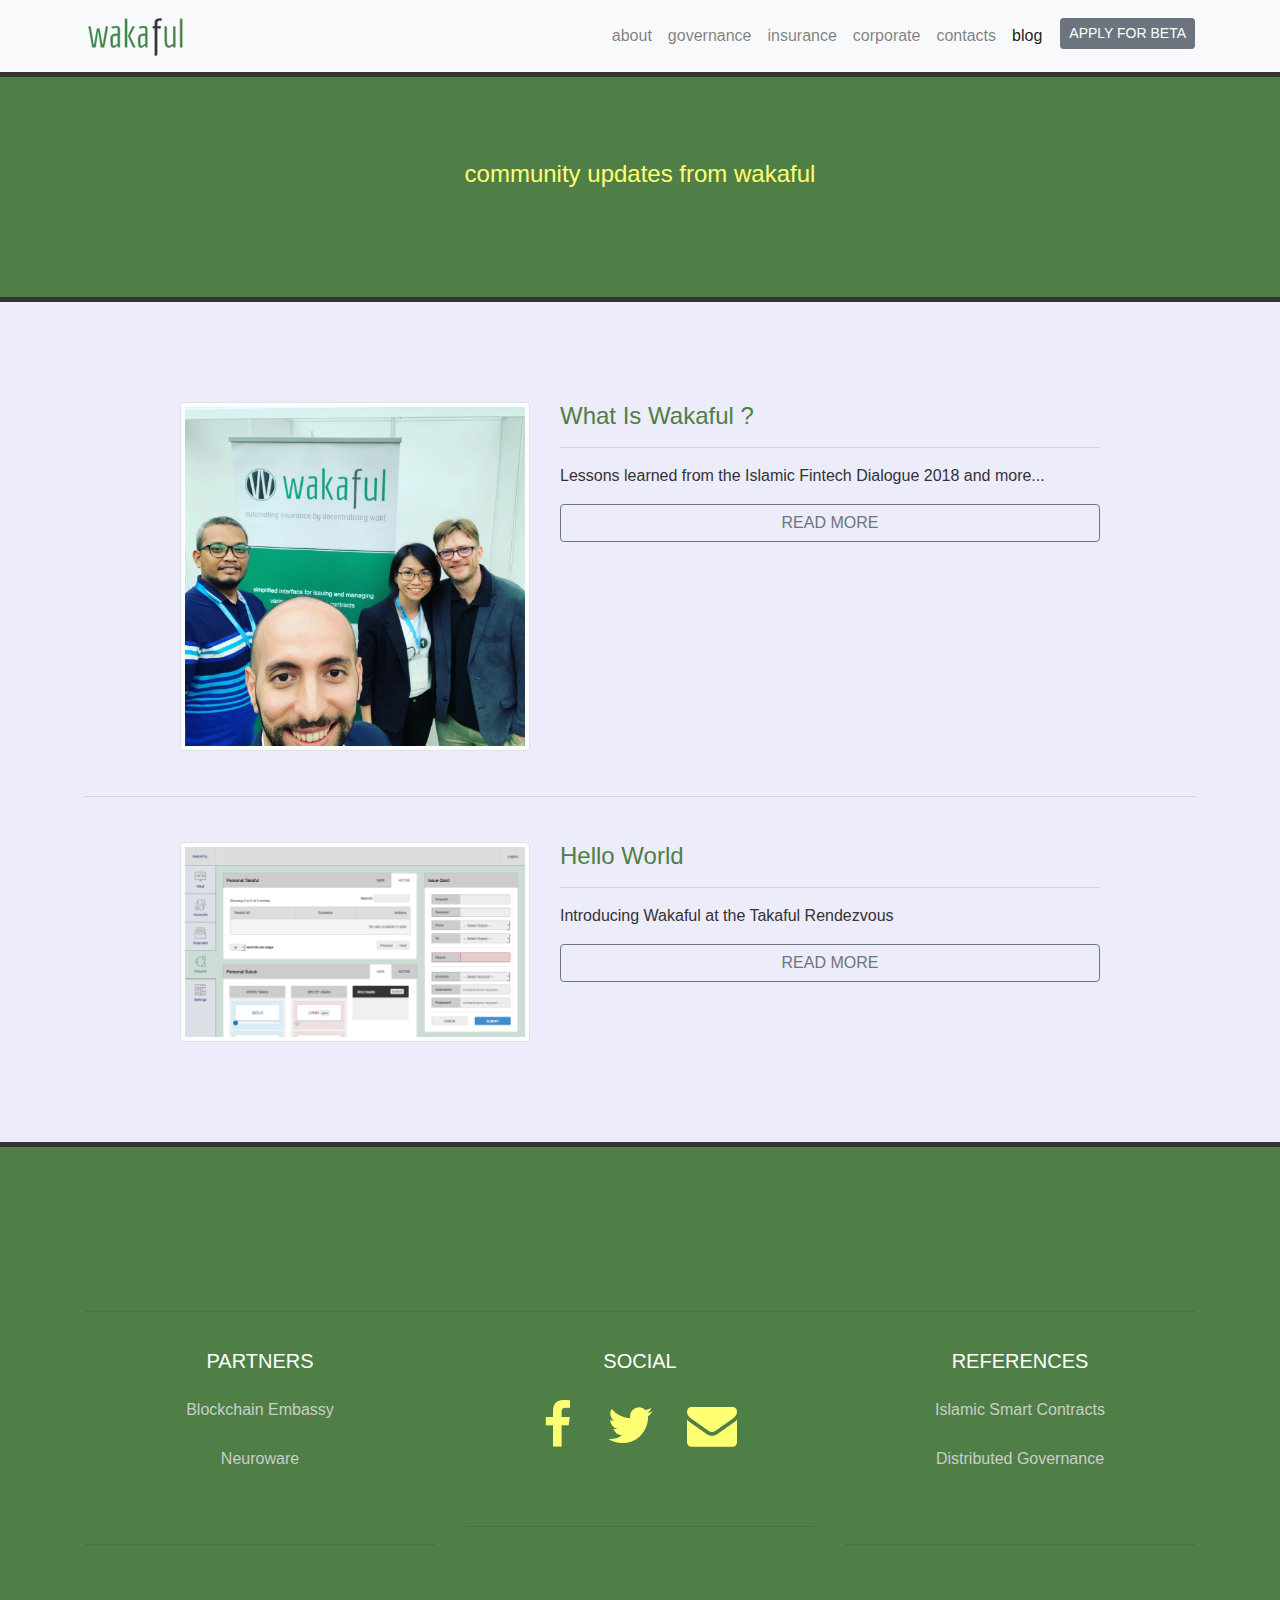
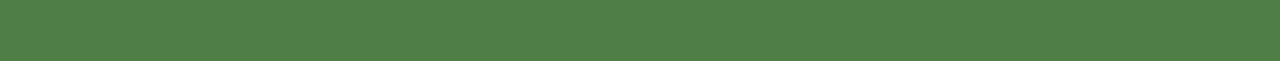
==== blog/index.html @ b29c146f "changes to blogv2" ====
<!DOCTYPE html>

<html lang="en">
<head>
<meta charset="utf-8">
<meta http-equiv="X-UA-Compatible" content="IE=edge">
<meta name="viewport" content="width=device-width, initial-scale=1.0, maximum-scale=1.0, user-scalable=0" />
<meta name='apple-mobile-web-app-capable' content='yes'>
<title>BLOG | WAKAFUL</title>
    
<link href="../css/bootstrap.css" rel="stylesheet">  
<link href="../css/wakaful.css" rel="stylesheet">
<script src="../js/jquery.js"></script>
<script src="../js/bootstrap.js"></script>
<script src="../js/stats.js"></script>
    
<meta property="og:locale" content="en_US" />
<meta property="og:type" content="website" />
<meta property="og:title" content="Wakaful | Automating Insurance by Decentralizing Wakf" />
<meta property="og:url" content="http://wakaful.com/" />
<meta property="og:site_name" content="Wakaful" />
<meta property="og:description" content="automating insurance by decentralizing wakf" />
<meta property="og:image" content="http://wakaful.com/img/fb.png" />
    
<link href="//maxcdn.bootstrapcdn.com/font-awesome/4.7.0/css/font-awesome.min.css" rel="stylesheet">
    
</head>
    
<body>

    <nav class="navbar navbar-expand-lg fixed-top navbar-light bg-light">
        <div class="container">
            <a class="navbar-brand" href="#"><img src="../img/logo.png" /></a>
            <button class="navbar-toggler" type="button" data-toggle="collapse" 
                    data-target="#mainNav" 
                    aria-controls="mainNav" 
                    aria-expanded="false" 
                    aria-label="Toggle navigation">
                <span class="navbar-toggler-icon"></span>
            </button>
            <div class="collapse navbar-collapse" id="mainNav">
                <ul class="navbar-nav ml-auto">
                    <li class="nav-item">
                        <a class="nav-link" href="../">about</a>
                    </li>
                    <li class="nav-item">
                        <a class="nav-link" href="../#governance">governance</a>
                    </li>
                    <li class="nav-item">
                        <a class="nav-link" href="../#insurance">insurance</a>
                    </li>
                    <li class="nav-item">
                        <a class="nav-link" href="../#corporate">corporate</a>
                    </li>
                    <li class="nav-item">
                        <a class="nav-link" href="../#contacts">contacts</a>
                    </li>
                    <li class="nav-item active">
                        <a class="nav-link" href="">blog</a>
                    </li>
                    <li class="nav-item">
                        <a href="https://wakaful.us19.list-manage.com/subscribe?u=8c5226ef8ec36c357509d81e9&id=e96c50570a" target="_blank" class="btn btn-secondary btn-sm">APPLY FOR BETA</a>
                    </li>
                </ul>
            </div>
        </div>
    </nav>
    
    <div class="section dark" id="about">
        <div class="container">
            <h4>community updates from wakaful</h4>
        </div>
    </div>
    
    <div class="section light" id="governance">
        <div class="container">
            
            <!-- START BLOG POST -->
            <div class="row preview">
                <div class="col-md-1"></div>
                <div class="col-md-4">
                    <a href="what-is-wakaful/"> <!-- ARTICLE LINK -->
                        <img class="img img-thumbnail img-block" src="../img/wakaful_001.jpg" />
                    </a>
                </div>
                <div class="col-md-6">
                    <h4>What Is Wakaful ?</h4>
                    <hr>
                    <p>Lessons learned from the Islamic Fintech Dialogue 2018 and more...</p>
                    <!-- ARTICLE LINK -->
                    <a href="what-is-wakaful/" class="btn btn-block btn-outline-secondary">READ MORE</a>
                </div>
                <div class="col-md-1"></div>
            </div>
            <!-- END BLOG POST -->
            
            <!-- START BLOG POST -->
            <hr class="preview-divider">
            <div class="row preview">
                <div class="col-md-1"></div>
                <div class="col-md-4">
                    <a href="hello-world/"> <!-- ARTICLE LINK -->
                        <img class="img img-thumbnail img-block" src="../img/Wakalah-Wakaful.png" />
                    </a>
                </div>
                <div class="col-md-6">
                    <h4>Hello World</h4>
                    <hr>
                    <p>Introducing Wakaful at the Takaful Rendezvous</p>
                    <!-- ARTICLE LINK -->
                    <a href="hello-world/" class="btn btn-block btn-outline-secondary">READ MORE</a>
                </div>
                <div class="col-md-1"></div>
            </div>
            <!-- END BLOG POST -->
            
        </div>
    </div>
    
    <div class="section dark" id="contacts">
        <div class="container">
            <br>
            <br>
            <hr>
            <div class="row">
                <div class="col-md-4">
                    <div class="card">
                        <div class="card-body">
                            <h5 class="card-title">PARTNERS</h5>
                            <ul class="list-group list-group-flush">
                                <li class="list-group-item">
                                    <a href="http://bce.asia" target="_blank">
                                        Blockchain Embassy
                                    </a>
                                </li>
                                <li class="list-group-item">
                                    <a href="http://neuroware.io" target="_blank">
                                        Neuroware
                                    </a>
                                </li>
                            </ul>
                        </div>
                    </div>
                    <br>
                    <hr>
                </div>
                <div class="col-md-4">
                    <div class="card social">
                        <div class="card-body">
                            <h5 class="card-title">SOCIAL</h5>
                            <a href="https://facebook.com/wakaful" target="_blank"><i class="fa fa-facebook"></i></a>
                            <a href="https://twitter.com/wakafuldotcom" target="_blank"><i class="fa fa-twitter"></i></a>
                            <a href="https://wakaful.wufoo.com/forms/z1rlz63f1rej79t/" target="_blank"><i class="fa fa-envelope"></i></a>
                        </div>
                    </div>
                    <br>
                    <hr>
                </div>
                <div class="col-md-4">
                    <div class="card">
                        <div class="card-body">
                            <h5 class="card-title">REFERENCES</h5>
                            <ul class="list-group list-group-flush">
                                <li class="list-group-item">
                                    <a href="https://www.bce.asia/blog/islamic-finance-a-benefit-for-blockchains" target="_blank">
                                        Islamic Smart Contracts
                                    </a>
                                </li>
                                <li class="list-group-item">
                                    <a href="https://www.bce.asia/blog/unveiling-the-future-of-distributed-governance" target="_blank">
                                        Distributed Governance
                                    </a>
                                </li>
                            </ul>
                        </div>
                    </div>
                    <br>
                    <hr>
                </div>
            </div>
        </div>
    </div>
    
</body>
</html>
---- css/wakaful.css ----
/*

RESETS

*/

body {
    padding-top: 60px;
}
.navbar.fixed-top {
    border-bottom: 5px solid #333;
    line-height: 40px;
}
.navbar.fixed-top .navbar-nav {
    text-align: center;
}
.navbar.fixed-top .nav-item .btn {
    margin: 0;
}
.img-block {
    width: 100%;
    max-width: 100%;
    min-width: 100%;
    height: auto;
}

/*

SECTIONS

*/

.section {
    display: block;
    position: relative;
    padding: 100px 0;
    text-align: center;
}
#about.section span {
    color: transparent;
    padding: 0 3px;
}
.section.dark {
    background: #4F7F46;
    color: #FFF;
}
.section.dark h4 {
    color: #FFFF73;
}
.section.dark ul a {
    color: #CCC;
}
.section.dark ul a:hover {
    color: #FFFF73;
}
.section.light .card,
.section.light .list-group .list-group-item,
.section.dark .card,
.section.dark .list-group .list-group-item {
    background: transparent;
    border-color: transparent;
}
.section.light {
    background: #ECECFB;
    border-top: 5px solid #333;
    border-bottom: 5px solid #333;
    color: #333;
}
.section.light h4 {
    color: #4F7F46;
}
.section.dark img.img-block {
    margin: 60px 0 -160px;
    padding: 5px;
    border: 3px solid #333;
    border-radius 6px;
    box-shadow: 1px 2px 3px #444;
}


/*

ICONS

*/

.card-text i.fa {
    font-size: 100px;
    background: #FFF;
    border: 1px solid #AAA;
    width: 200px;
    height: 200px;
    border-radius: 100px;
    line-height: 200px;
    margin: 30px 0;
    opacity: 0.85;
}
.section.dark .card-text i.fa {
    background: #333;
}

.card.social i.fa {
    font-size: 50px;
    padding: 15px;
    color: #FFFF73;
}
.card.social a:hover i.fa {
    color: #333;
}

/*

BLOG

*/
.row.article,
.row.preview {
    text-align: left;
}
hr.preview-divider {
    margin: 45px 0;
}
.social.share {
    margin-top: 60px;
}
.social.share i {
    font-size: 32px;
    color: #4F7F46;
}
.social.share i:hover {
    color: #333;
}

/*

RESPONSIVE

*/
@media screen and (min-width: 992px) { 
    html .navbar.fixed-top .nav-item .btn {
        margin: 10px 0 0 10px;
    }
}
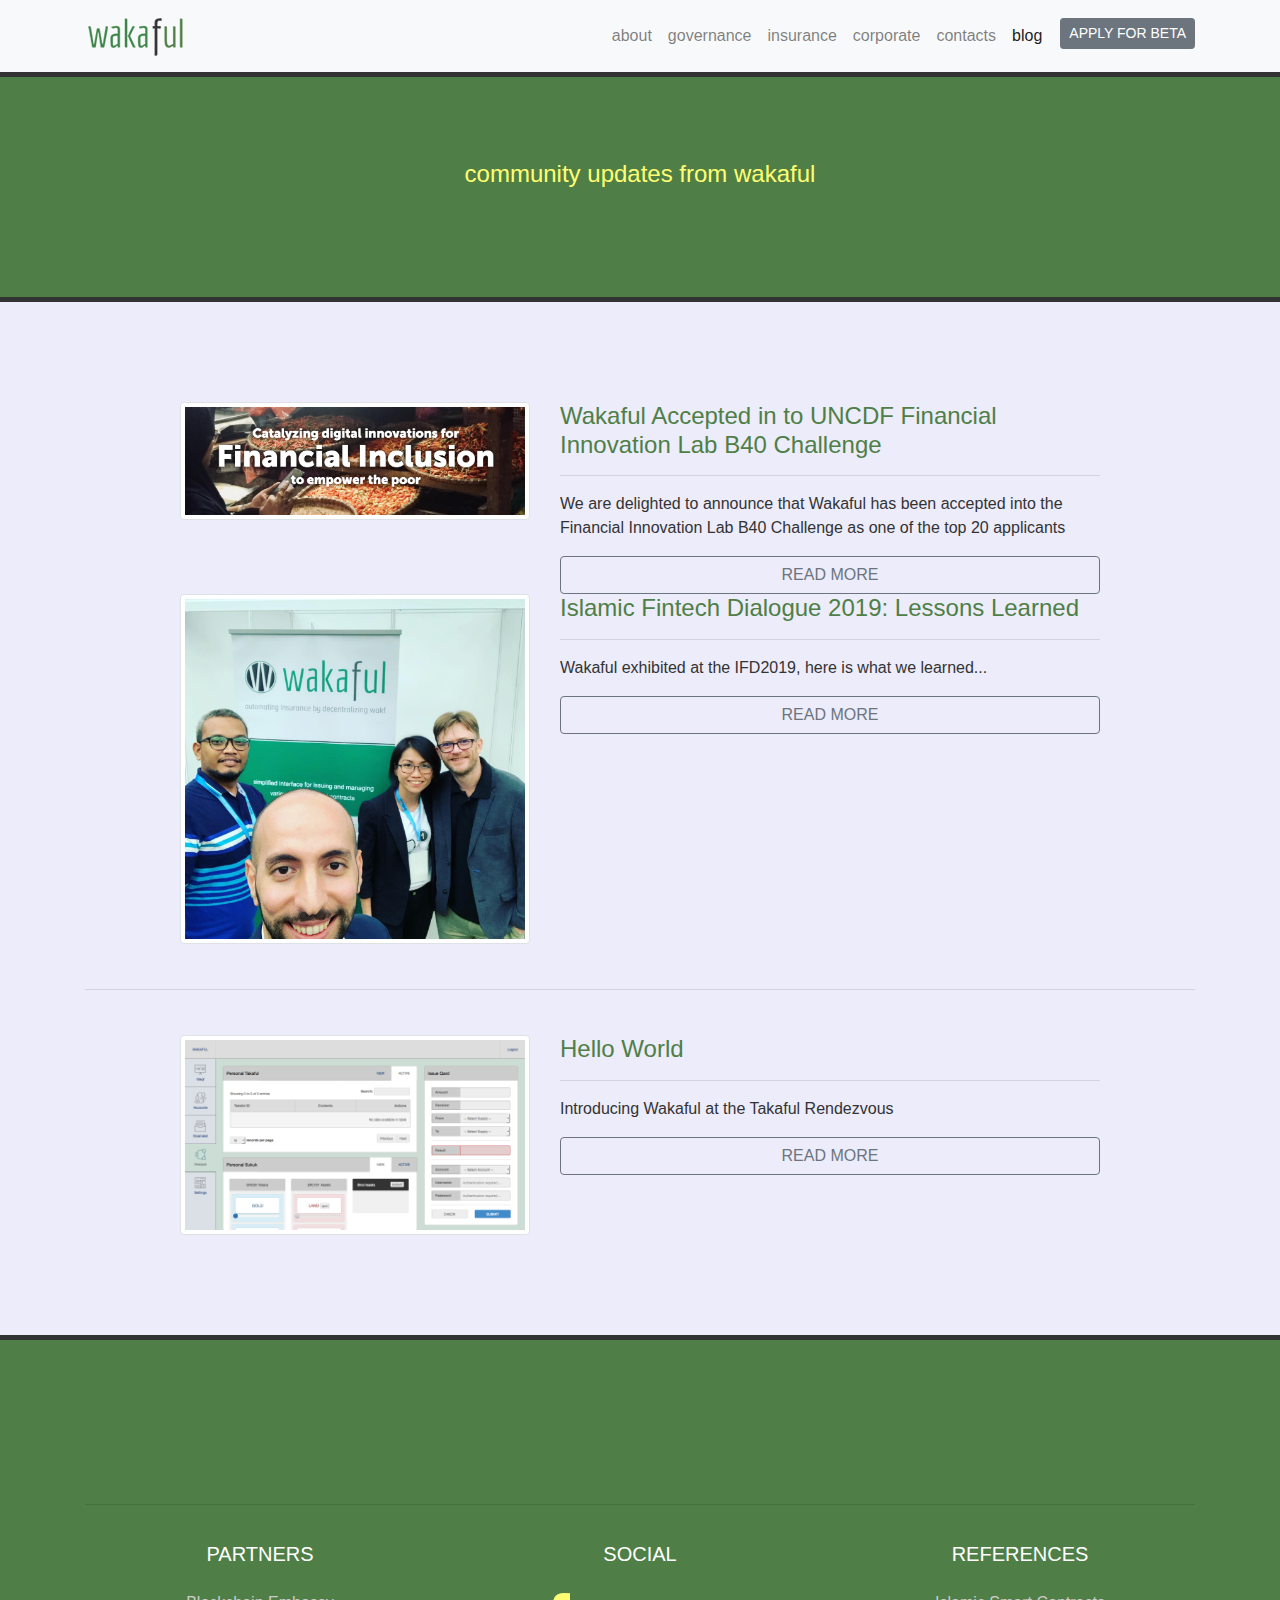
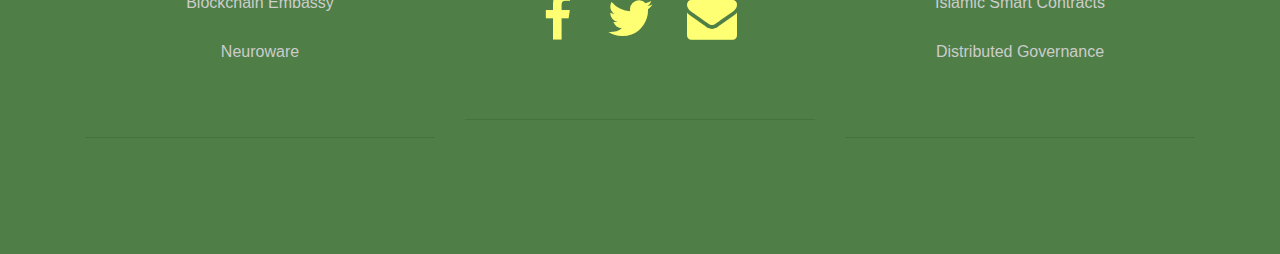
==== commit c25c15e6: "changes to blogv3" ====
--- a/blog/index.html
+++ b/blog/index.html
@@ -74,21 +74,40 @@
     
     <div class="section light" id="governance">
         <div class="container">
+                
+            <!-- START BLOG POST -->
+            <div class="row preview">
+                <div class="col-md-1"></div>
+                <div class="col-md-4">
+                    <a href="b40challenge/"> <!-- ARTICLE LINK -->
+                        <img class="img img-thumbnail img-block" src="../img/Screen%20Shot%202019-03-01%20at%2012.09.03%20AM.png" />
+                    </a>
+                </div>
+                <div class="col-md-6">
+                    <h4>Wakaful Accepted in to UNCDF Financial Innovation Lab B40 Challenge</h4>
+                    <hr>
+                    <p>We are delighted to announce that Wakaful has been accepted into the Financial Innovation Lab B40 Challenge as one of the top 20 applicants</p>
+                    <!-- ARTICLE LINK -->
+                    <a href="b40challenge/" class="btn btn-block btn-outline-secondary">READ MORE</a>
+                </div>
+                <div class="col-md-1"></div>
+            </div>
+            <!-- END BLOG POST -->
             
             <!-- START BLOG POST -->
             <div class="row preview">
                 <div class="col-md-1"></div>
                 <div class="col-md-4">
-                    <a href="what-is-wakaful/"> <!-- ARTICLE LINK -->
+                    <a href="IFD2019/"> <!-- ARTICLE LINK -->
                         <img class="img img-thumbnail img-block" src="../img/wakaful_001.jpg" />
                     </a>
                 </div>
                 <div class="col-md-6">
-                    <h4>What Is Wakaful ?</h4>
-                    <hr>
-                    <p>Lessons learned from the Islamic Fintech Dialogue 2018 and more...</p>
+                    <h4>Islamic Fintech Dialogue 2019: Lessons Learned</h4>
+                    <hr>
+                    <p>Wakaful exhibited at the IFD2019, here is what we learned...</p>
                     <!-- ARTICLE LINK -->
-                    <a href="what-is-wakaful/" class="btn btn-block btn-outline-secondary">READ MORE</a>
+                    <a href="IFD2019/" class="btn btn-block btn-outline-secondary">READ MORE</a>
                 </div>
                 <div class="col-md-1"></div>
             </div>
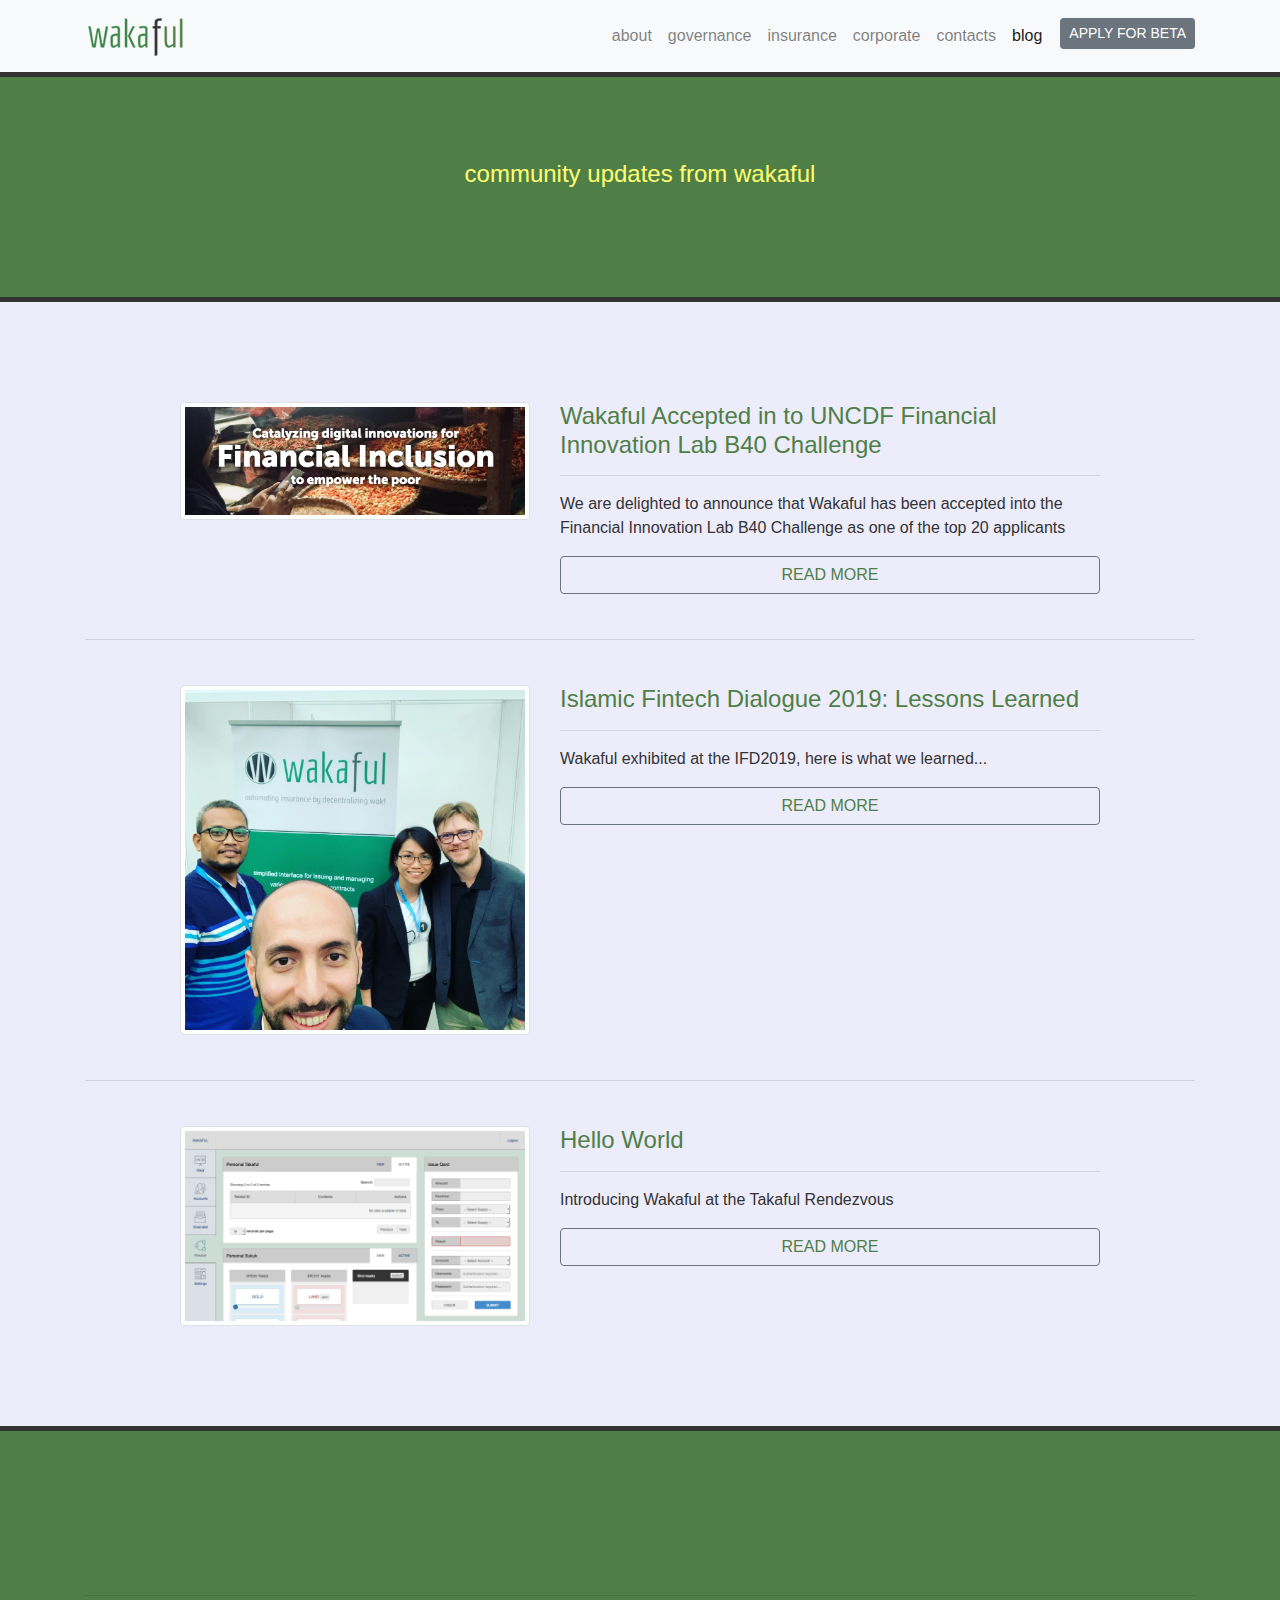
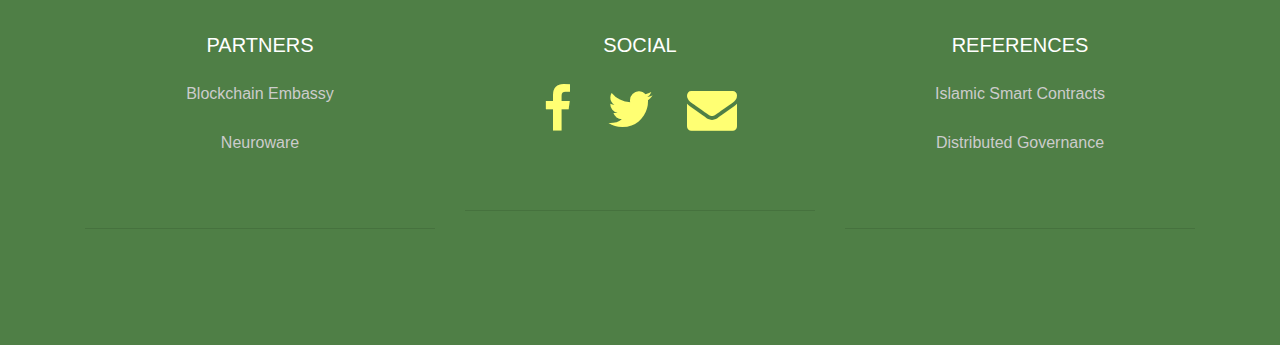
==== commit 7d73fdbf: "added sidebar to blog" ====
--- a/blog/index.html
+++ b/blog/index.html
@@ -84,30 +84,15 @@
                     </a>
                 </div>
                 <div class="col-md-6">
-                    <h4>Wakaful Accepted in to UNCDF Financial Innovation Lab B40 Challenge</h4>
+                    <h4>
+                        <a href="b40challenge/">
+                            Wakaful Accepted in to UNCDF Financial Innovation Lab B40 Challenge
+                        </a>
+                    </h4>
                     <hr>
                     <p>We are delighted to announce that Wakaful has been accepted into the Financial Innovation Lab B40 Challenge as one of the top 20 applicants</p>
                     <!-- ARTICLE LINK -->
                     <a href="b40challenge/" class="btn btn-block btn-outline-secondary">READ MORE</a>
-                </div>
-                <div class="col-md-1"></div>
-            </div>
-            <!-- END BLOG POST -->
-            
-            <!-- START BLOG POST -->
-            <div class="row preview">
-                <div class="col-md-1"></div>
-                <div class="col-md-4">
-                    <a href="IFD2019/"> <!-- ARTICLE LINK -->
-                        <img class="img img-thumbnail img-block" src="../img/wakaful_001.jpg" />
-                    </a>
-                </div>
-                <div class="col-md-6">
-                    <h4>Islamic Fintech Dialogue 2019: Lessons Learned</h4>
-                    <hr>
-                    <p>Wakaful exhibited at the IFD2019, here is what we learned...</p>
-                    <!-- ARTICLE LINK -->
-                    <a href="IFD2019/" class="btn btn-block btn-outline-secondary">READ MORE</a>
                 </div>
                 <div class="col-md-1"></div>
             </div>
@@ -118,12 +103,40 @@
             <div class="row preview">
                 <div class="col-md-1"></div>
                 <div class="col-md-4">
+                    <a href="IFD2019/"> <!-- ARTICLE LINK -->
+                        <img class="img img-thumbnail img-block" src="../img/wakaful_001.jpg" />
+                    </a>
+                </div>
+                <div class="col-md-6">
+                    <h4>
+                        <a href="IFD2019/">
+                            Islamic Fintech Dialogue 2019: Lessons Learned
+                        </a>
+                    </h4>
+                    <hr>
+                    <p>Wakaful exhibited at the IFD2019, here is what we learned...</p>
+                    <!-- ARTICLE LINK -->
+                    <a href="IFD2019/" class="btn btn-block btn-outline-secondary">READ MORE</a>
+                </div>
+                <div class="col-md-1"></div>
+            </div>
+            <!-- END BLOG POST -->
+            
+            <!-- START BLOG POST -->
+            <hr class="preview-divider">
+            <div class="row preview">
+                <div class="col-md-1"></div>
+                <div class="col-md-4">
                     <a href="hello-world/"> <!-- ARTICLE LINK -->
                         <img class="img img-thumbnail img-block" src="../img/Wakalah-Wakaful.png" />
                     </a>
                 </div>
                 <div class="col-md-6">
-                    <h4>Hello World</h4>
+                    <h4>
+                        <a href="hello-world/">
+                            Hello World
+                        </a>
+                    </h4>
                     <hr>
                     <p>Introducing Wakaful at the Takaful Rendezvous</p>
                     <!-- ARTICLE LINK -->
--- a/css/wakaful.css
+++ b/css/wakaful.css
@@ -122,12 +122,35 @@
 }
 .social.share {
     margin-top: 60px;
+    text-align: center;
 }
 .social.share i {
     font-size: 32px;
     color: #4F7F46;
 }
 .social.share i:hover {
+    color: #333;
+}
+
+/*
+
+SIDEBAR
+
+*/
+.sidebar .list-group {
+    margin-top: -15px;
+}
+.sidebar .list-group h4 {
+    color: #333;
+}
+.preview a,
+.article a,
+.sidebar .list-group a {
+    color: #4F7F46;
+}
+.preview a:hover,
+.article a:hover,
+.sidebar .list-group a:hover {
     color: #333;
 }
 
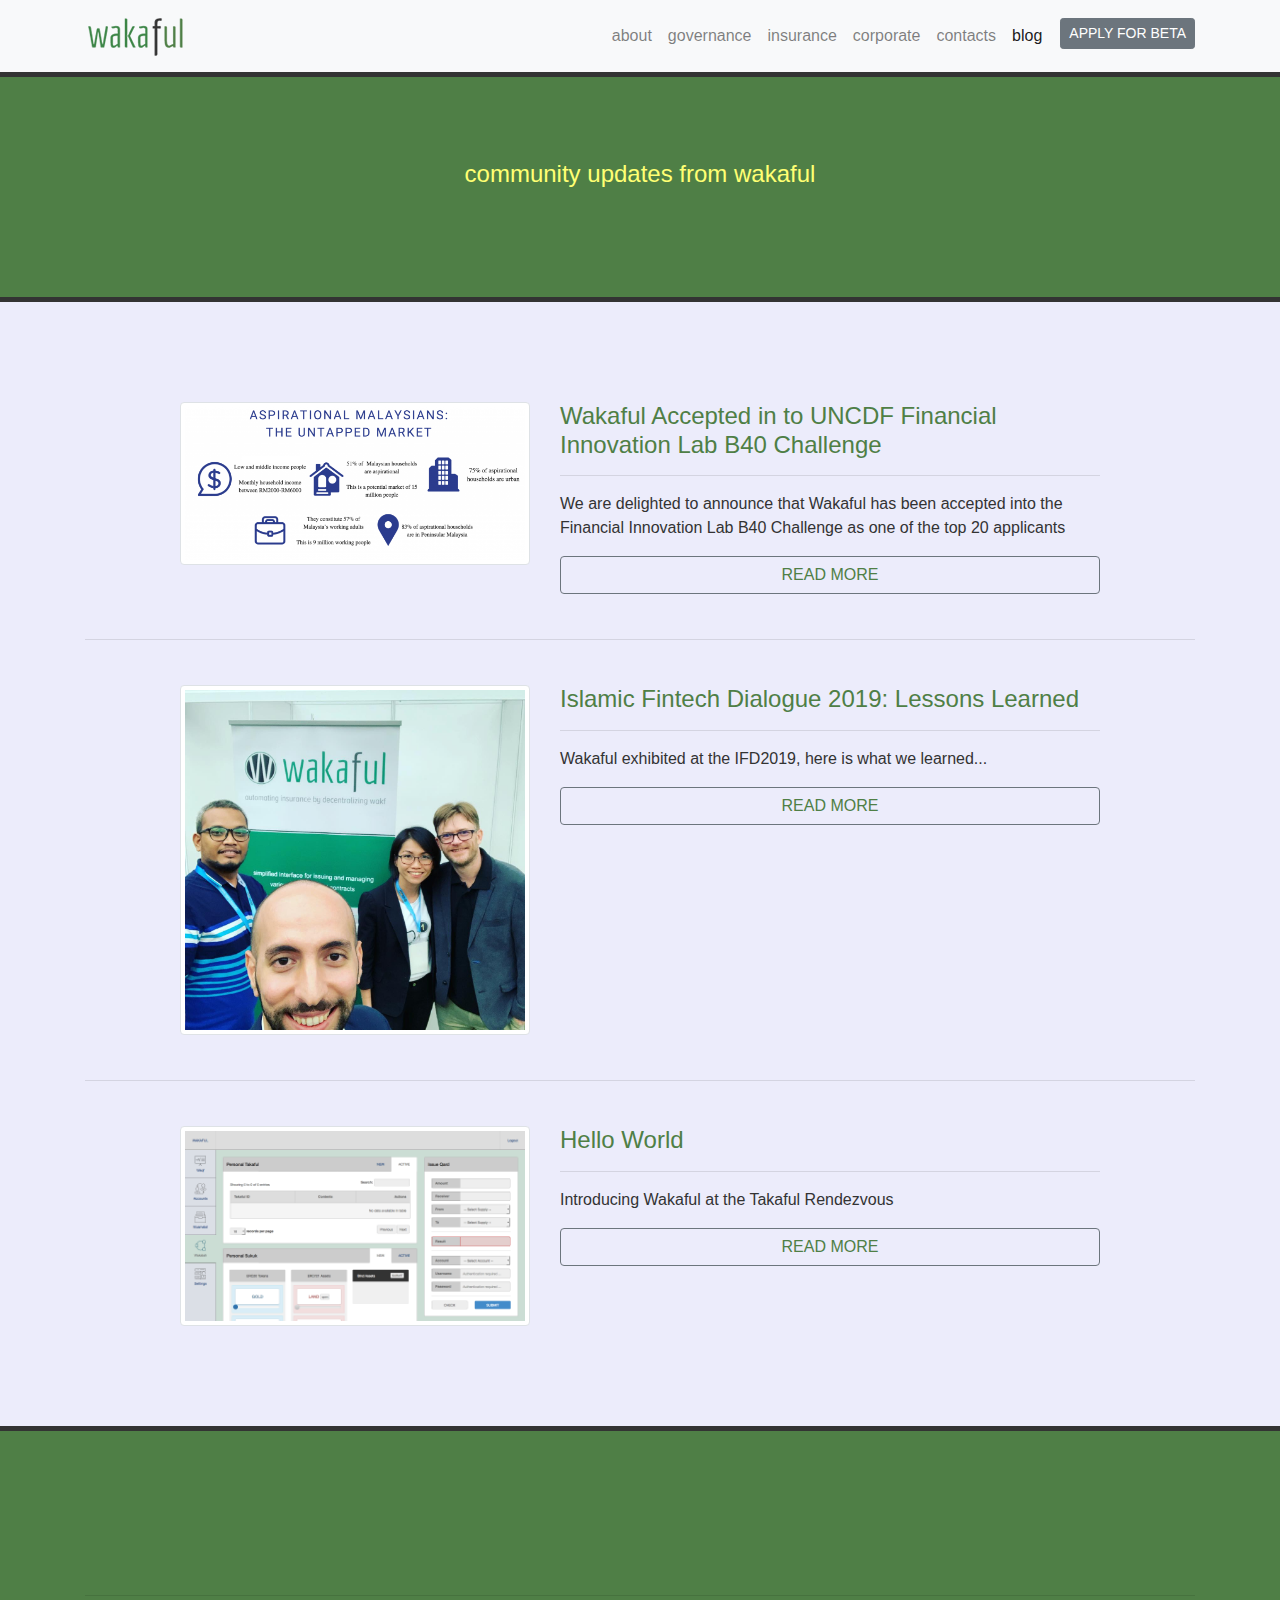
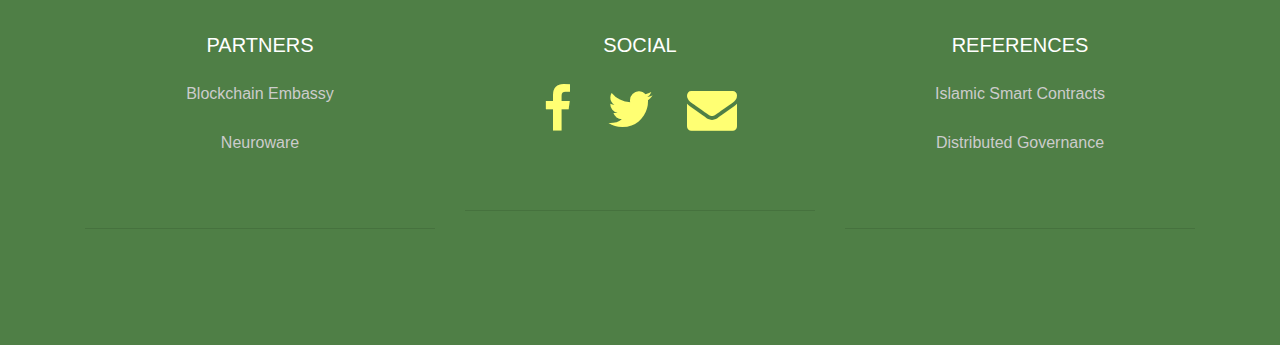
==== commit 6e800846: "Blog version 4.0" ====
--- a/blog/index.html
+++ b/blog/index.html
@@ -79,20 +79,20 @@
             <div class="row preview">
                 <div class="col-md-1"></div>
                 <div class="col-md-4">
-                    <a href="b40challenge/"> <!-- ARTICLE LINK -->
-                        <img class="img img-thumbnail img-block" src="../img/Screen%20Shot%202019-03-01%20at%2012.09.03%20AM.png" />
+                    <a href="announcements-united-nations-capital-development-fund-uncfd-bank-negara-financial-innovation-b40-challenge/"> <!-- ARTICLE LINK -->
+                        <img class="img img-thumbnail img-block" src="../img/aspirational-malaysians-untapped-market.png" />
                     </a>
                 </div>
                 <div class="col-md-6">
                     <h4>
-                        <a href="b40challenge/">
+                        <a href="announcements-united-nations-capital-development-fund-uncfd-bank-negara-financial-innovation-b40-challenge/">
                             Wakaful Accepted in to UNCDF Financial Innovation Lab B40 Challenge
                         </a>
                     </h4>
                     <hr>
                     <p>We are delighted to announce that Wakaful has been accepted into the Financial Innovation Lab B40 Challenge as one of the top 20 applicants</p>
                     <!-- ARTICLE LINK -->
-                    <a href="b40challenge/" class="btn btn-block btn-outline-secondary">READ MORE</a>
+                    <a href="announcements-united-nations-capital-development-fund-uncfd-bank-negara-financial-innovation-b40-challenge/" class="btn btn-block btn-outline-secondary">READ MORE</a>
                 </div>
                 <div class="col-md-1"></div>
             </div>
@@ -103,20 +103,20 @@
             <div class="row preview">
                 <div class="col-md-1"></div>
                 <div class="col-md-4">
-                    <a href="IFD2019/"> <!-- ARTICLE LINK -->
+                    <a href="islamic-fintech-dialogue-2019-ifd2019/"> <!-- ARTICLE LINK -->
                         <img class="img img-thumbnail img-block" src="../img/wakaful_001.jpg" />
                     </a>
                 </div>
                 <div class="col-md-6">
                     <h4>
-                        <a href="IFD2019/">
+                        <a href="islamic-fintech-dialogue-2019-ifd2019/">
                             Islamic Fintech Dialogue 2019: Lessons Learned
                         </a>
                     </h4>
                     <hr>
                     <p>Wakaful exhibited at the IFD2019, here is what we learned...</p>
                     <!-- ARTICLE LINK -->
-                    <a href="IFD2019/" class="btn btn-block btn-outline-secondary">READ MORE</a>
+                    <a href="islamic-fintech-dialogue-2019-ifd2019/" class="btn btn-block btn-outline-secondary">READ MORE</a>
                 </div>
                 <div class="col-md-1"></div>
             </div>
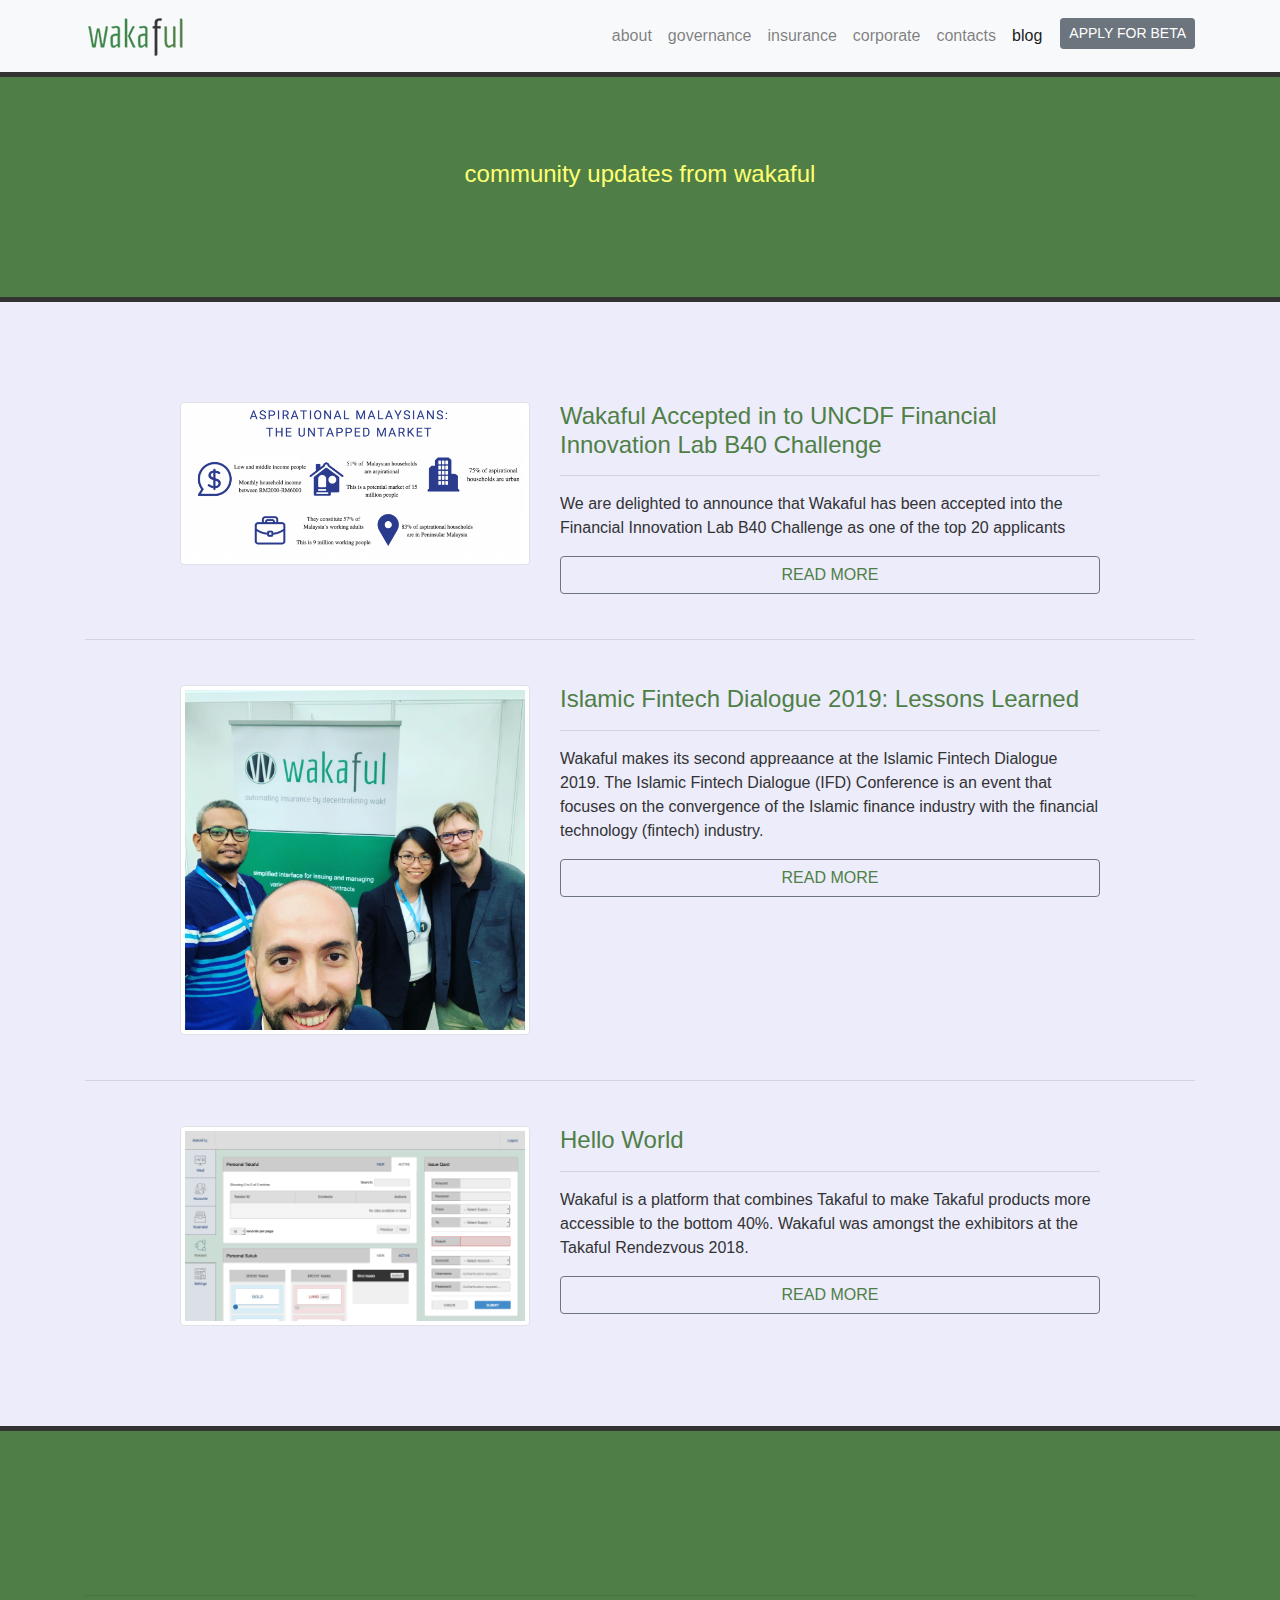
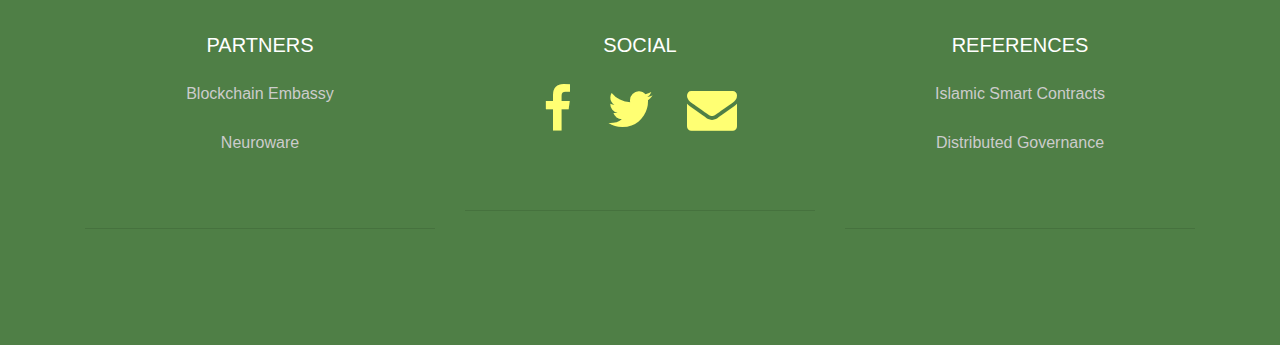
==== commit 2f4088f2: "Blog version 5.0" ====
--- a/blog/index.html
+++ b/blog/index.html
@@ -114,7 +114,7 @@
                         </a>
                     </h4>
                     <hr>
-                    <p>Wakaful exhibited at the IFD2019, here is what we learned...</p>
+                    <p>Wakaful makes its second appreaance at the Islamic Fintech Dialogue 2019.  The Islamic Fintech Dialogue (IFD) Conference is an event that focuses on the convergence of the Islamic finance industry with the financial technology (fintech) industry.</p>
                     <!-- ARTICLE LINK -->
                     <a href="islamic-fintech-dialogue-2019-ifd2019/" class="btn btn-block btn-outline-secondary">READ MORE</a>
                 </div>
@@ -138,7 +138,7 @@
                         </a>
                     </h4>
                     <hr>
-                    <p>Introducing Wakaful at the Takaful Rendezvous</p>
+                    <p>Wakaful is a platform that combines Takaful to make Takaful products more accessible to the bottom 40%. Wakaful was amongst the exhibitors at the Takaful Rendezvous 2018.</p>
                     <!-- ARTICLE LINK -->
                     <a href="hello-world/" class="btn btn-block btn-outline-secondary">READ MORE</a>
                 </div>
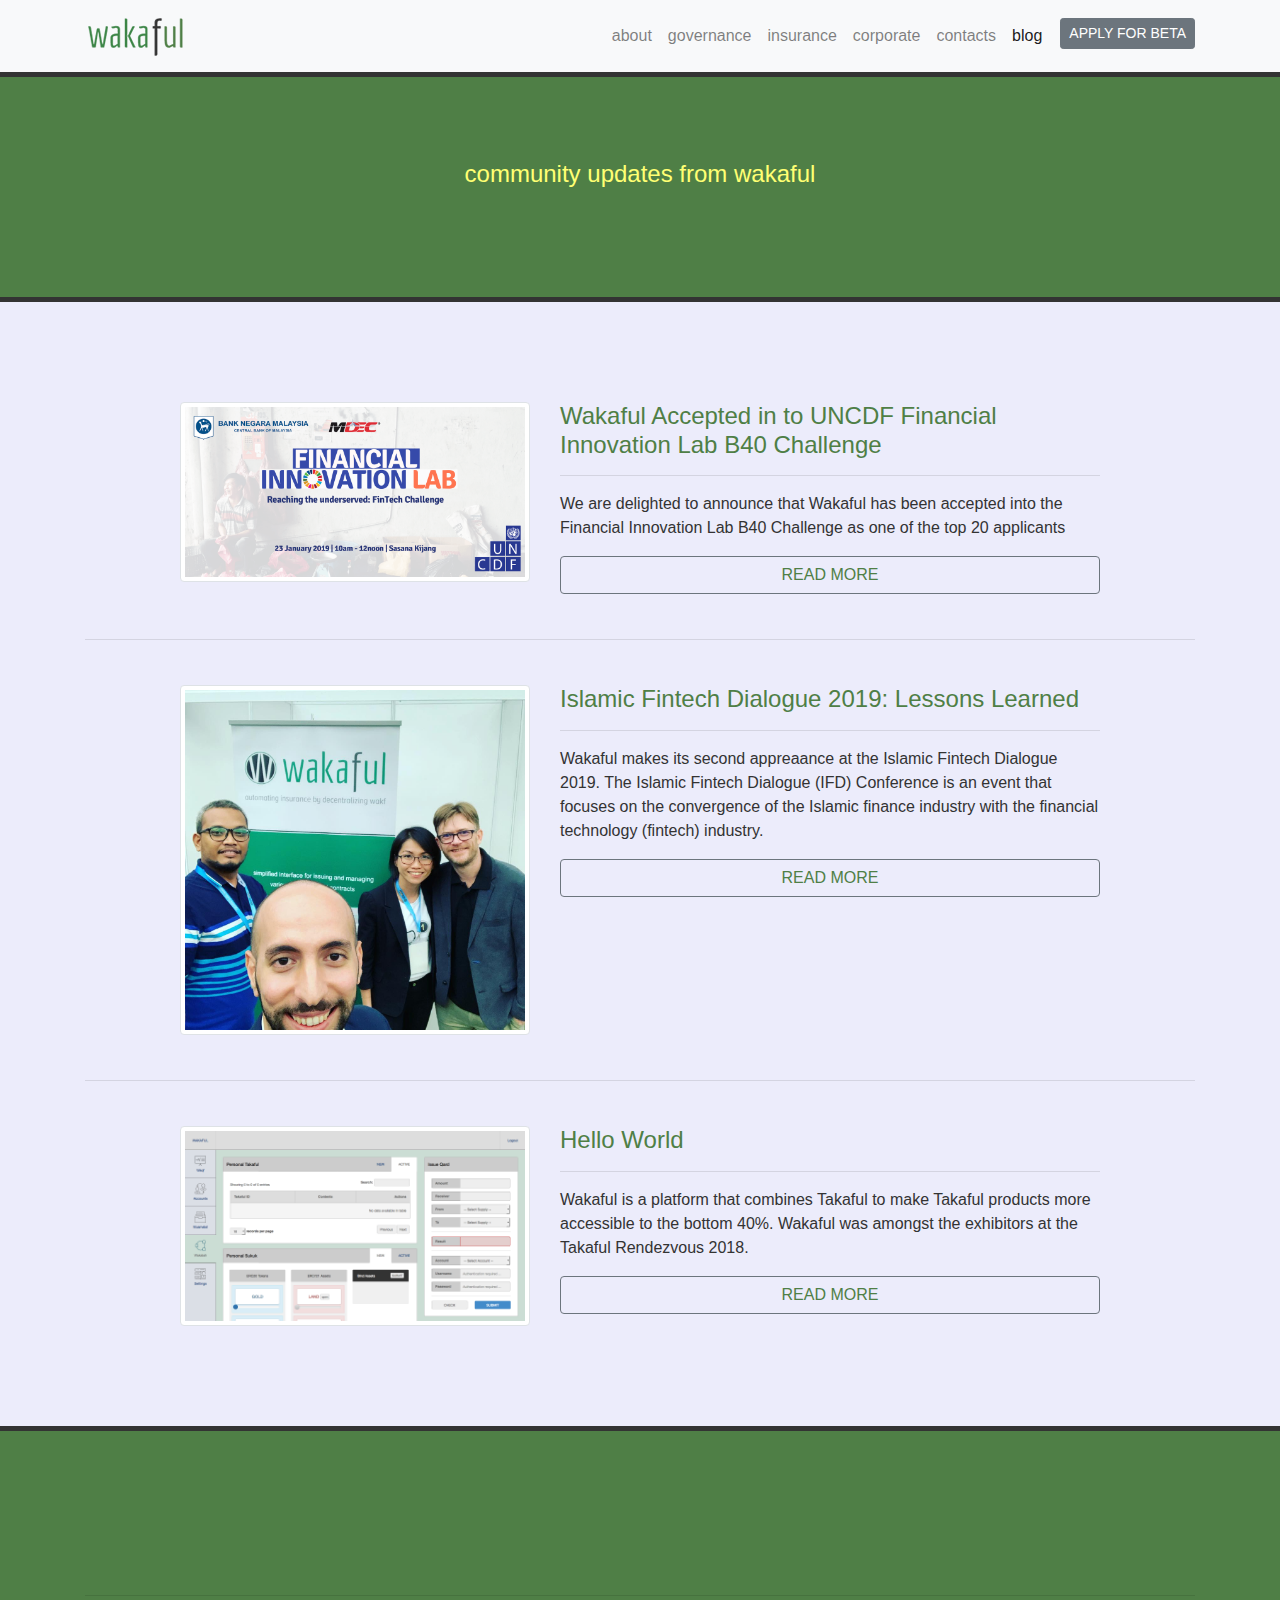
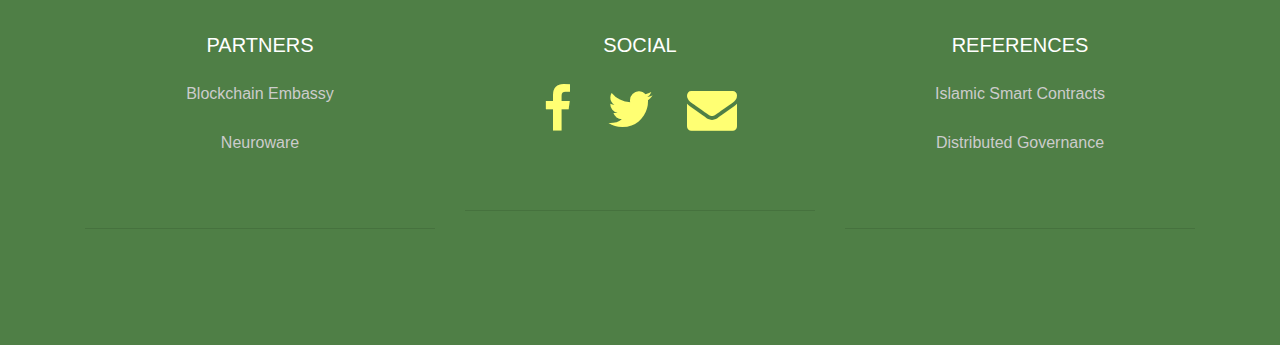
==== commit 9ad8e965: "blog - updated link" ====
--- a/blog/index.html
+++ b/blog/index.html
@@ -79,20 +79,20 @@
             <div class="row preview">
                 <div class="col-md-1"></div>
                 <div class="col-md-4">
-                    <a href="announcements-united-nations-capital-development-fund-uncfd-bank-negara-financial-innovation-b40-challenge/"> <!-- ARTICLE LINK -->
-                        <img class="img img-thumbnail img-block" src="../img/aspirational-malaysians-untapped-market.png" />
+                    <a href="united-nations-bnm-uncfd-mdec-metlife-financial-innovation-b40/"> <!-- ARTICLE LINK -->
+                        <img class="img img-thumbnail img-block" src="../img/bank-negara-uncdf-mdec.png" />
                     </a>
                 </div>
                 <div class="col-md-6">
                     <h4>
-                        <a href="announcements-united-nations-capital-development-fund-uncfd-bank-negara-financial-innovation-b40-challenge/">
+                        <a href="united-nations-bnm-uncfd-mdec-metlife-financial-innovation-b40/">
                             Wakaful Accepted in to UNCDF Financial Innovation Lab B40 Challenge
                         </a>
                     </h4>
                     <hr>
                     <p>We are delighted to announce that Wakaful has been accepted into the Financial Innovation Lab B40 Challenge as one of the top 20 applicants</p>
                     <!-- ARTICLE LINK -->
-                    <a href="announcements-united-nations-capital-development-fund-uncfd-bank-negara-financial-innovation-b40-challenge/" class="btn btn-block btn-outline-secondary">READ MORE</a>
+                    <a href="united-nations-bnm-uncfd-mdec-metlife-financial-innovation-b40/" class="btn btn-block btn-outline-secondary">READ MORE</a>
                 </div>
                 <div class="col-md-1"></div>
             </div>
--- a/css/wakaful.css
+++ b/css/wakaful.css
@@ -159,6 +159,16 @@
 RESPONSIVE
 
 */
+@media screen and (max-width: 991px) { 
+    .preview .col-md-6 {
+        text-align: center;
+    }
+    .sidebar,
+    .preview .col-md-6 h4 {
+        margin-top: 30px;
+        text-align: center;
+    }
+}
 @media screen and (min-width: 992px) { 
     html .navbar.fixed-top .nav-item .btn {
         margin: 10px 0 0 10px;
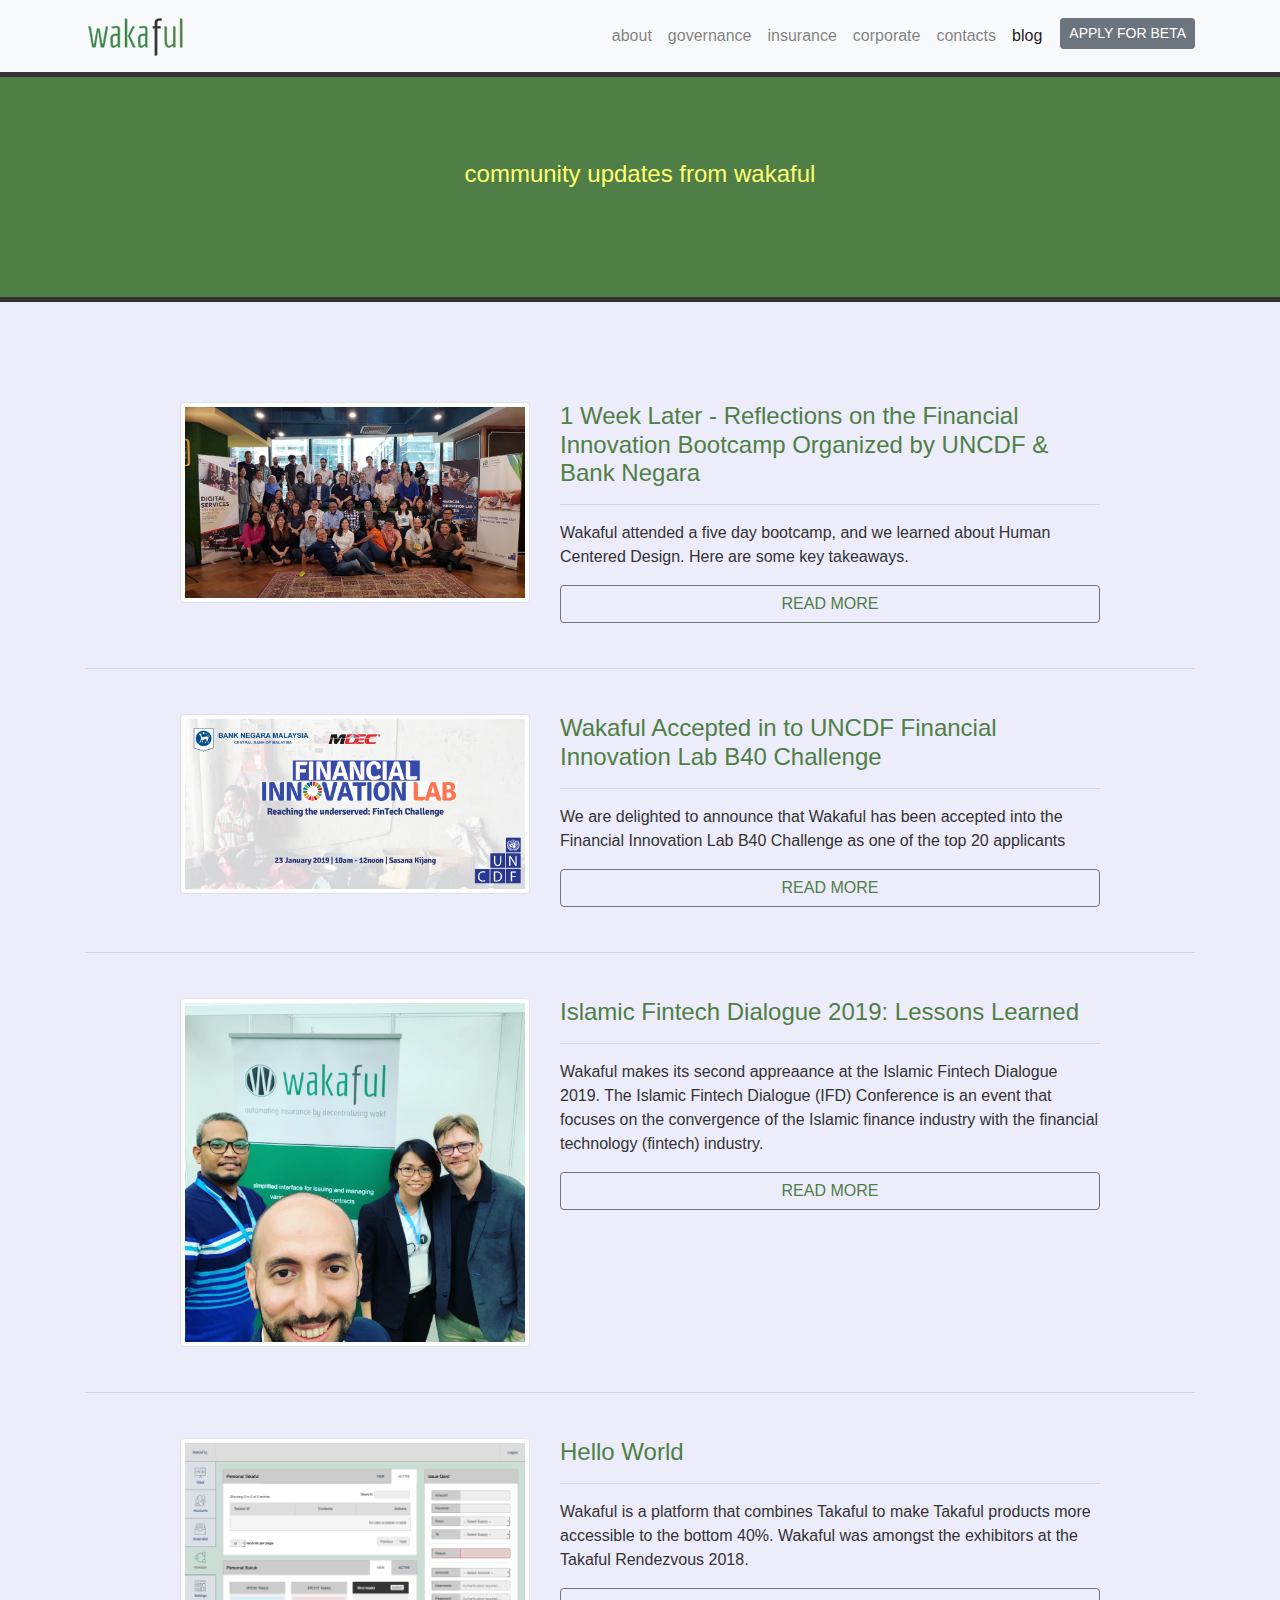
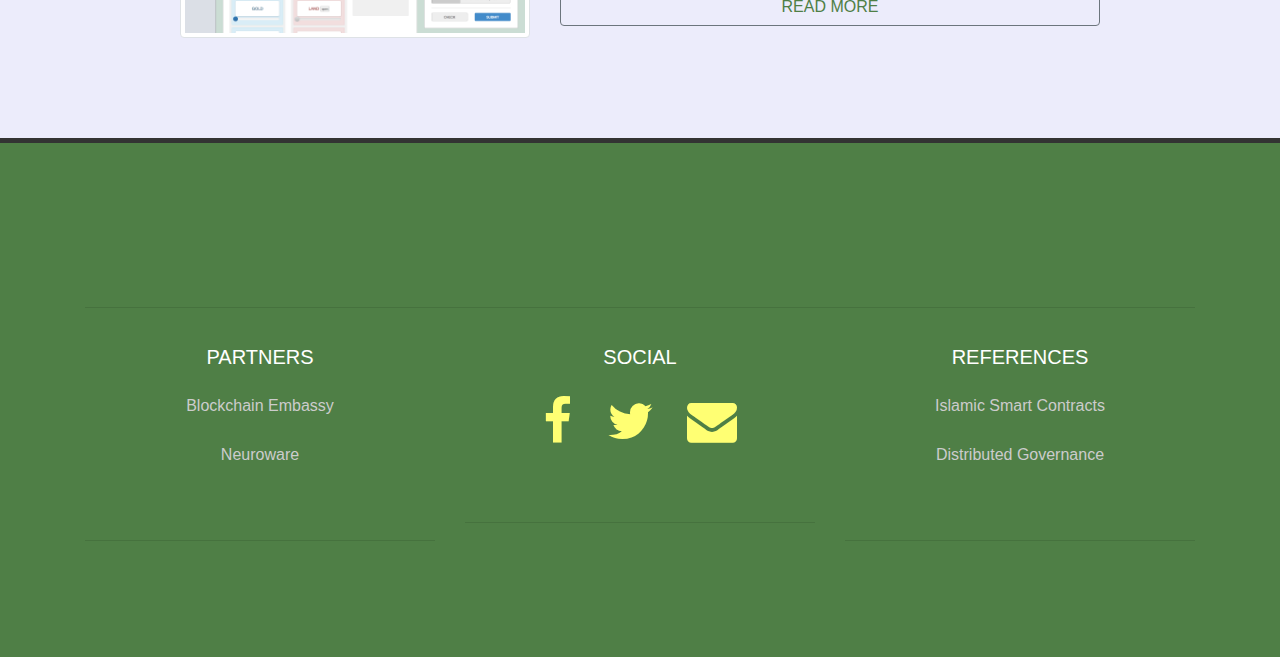
==== commit 38b8775b: "added UNCDF Blog" ====
--- a/blog/index.html
+++ b/blog/index.html
@@ -20,7 +20,7 @@
 <meta property="og:url" content="http://wakaful.com/" />
 <meta property="og:site_name" content="Wakaful" />
 <meta property="og:description" content="automating insurance by decentralizing wakf" />
-<meta property="og:image" content="http://wakaful.com/img/fb.png" />
+<meta property="og:image" content="http://wakaful.com/img/cohort1-uncdf-bootcamp-i3program-bank-negara-malaysia-metlife.jpeg" />
     
 <link href="//maxcdn.bootstrapcdn.com/font-awesome/4.7.0/css/font-awesome.min.css" rel="stylesheet">
     
@@ -74,8 +74,32 @@
     
     <div class="section light" id="governance">
         <div class="container">
-                
+            
+              <!-- START BLOG POST -->
+            <div class="row preview">
+                <div class="col-md-1"></div>
+                <div class="col-md-4">
+                    <a href="1-week-later-highlights-financial-innovation-uncdf-bootcamp/"> <!-- ARTICLE LINK -->
+                        <img class="img img-thumbnail img-block" src="../img/cohort1-uncdf-bootcamp-i3program-bank-negara-malaysia-metlife.jpeg" />
+                    </a>
+                </div>
+                <div class="col-md-6">
+                    <h4>
+                        <a href="1-week-later-highlights-financial-innovation-uncdf-bootcamp/">
+                            1 Week Later - Reflections on the Financial Innovation Bootcamp Organized by UNCDF & Bank Negara
+                        </a>
+                    </h4>
+                    <hr>
+                    <p>Wakaful attended a five day bootcamp, and we learned about Human Centered Design. Here are some key takeaways.</p>
+                    <!-- ARTICLE LINK -->
+                    <a href="1-week-later-highlights-financial-innovation-uncdf-bootcamp/" class="btn btn-block btn-outline-secondary">READ MORE</a>
+                </div>
+                <div class="col-md-1"></div>
+            </div>
+            <!-- END BLOG POST -->
+            
             <!-- START BLOG POST -->
+            <hr class="preview-divider">
             <div class="row preview">
                 <div class="col-md-1"></div>
                 <div class="col-md-4">
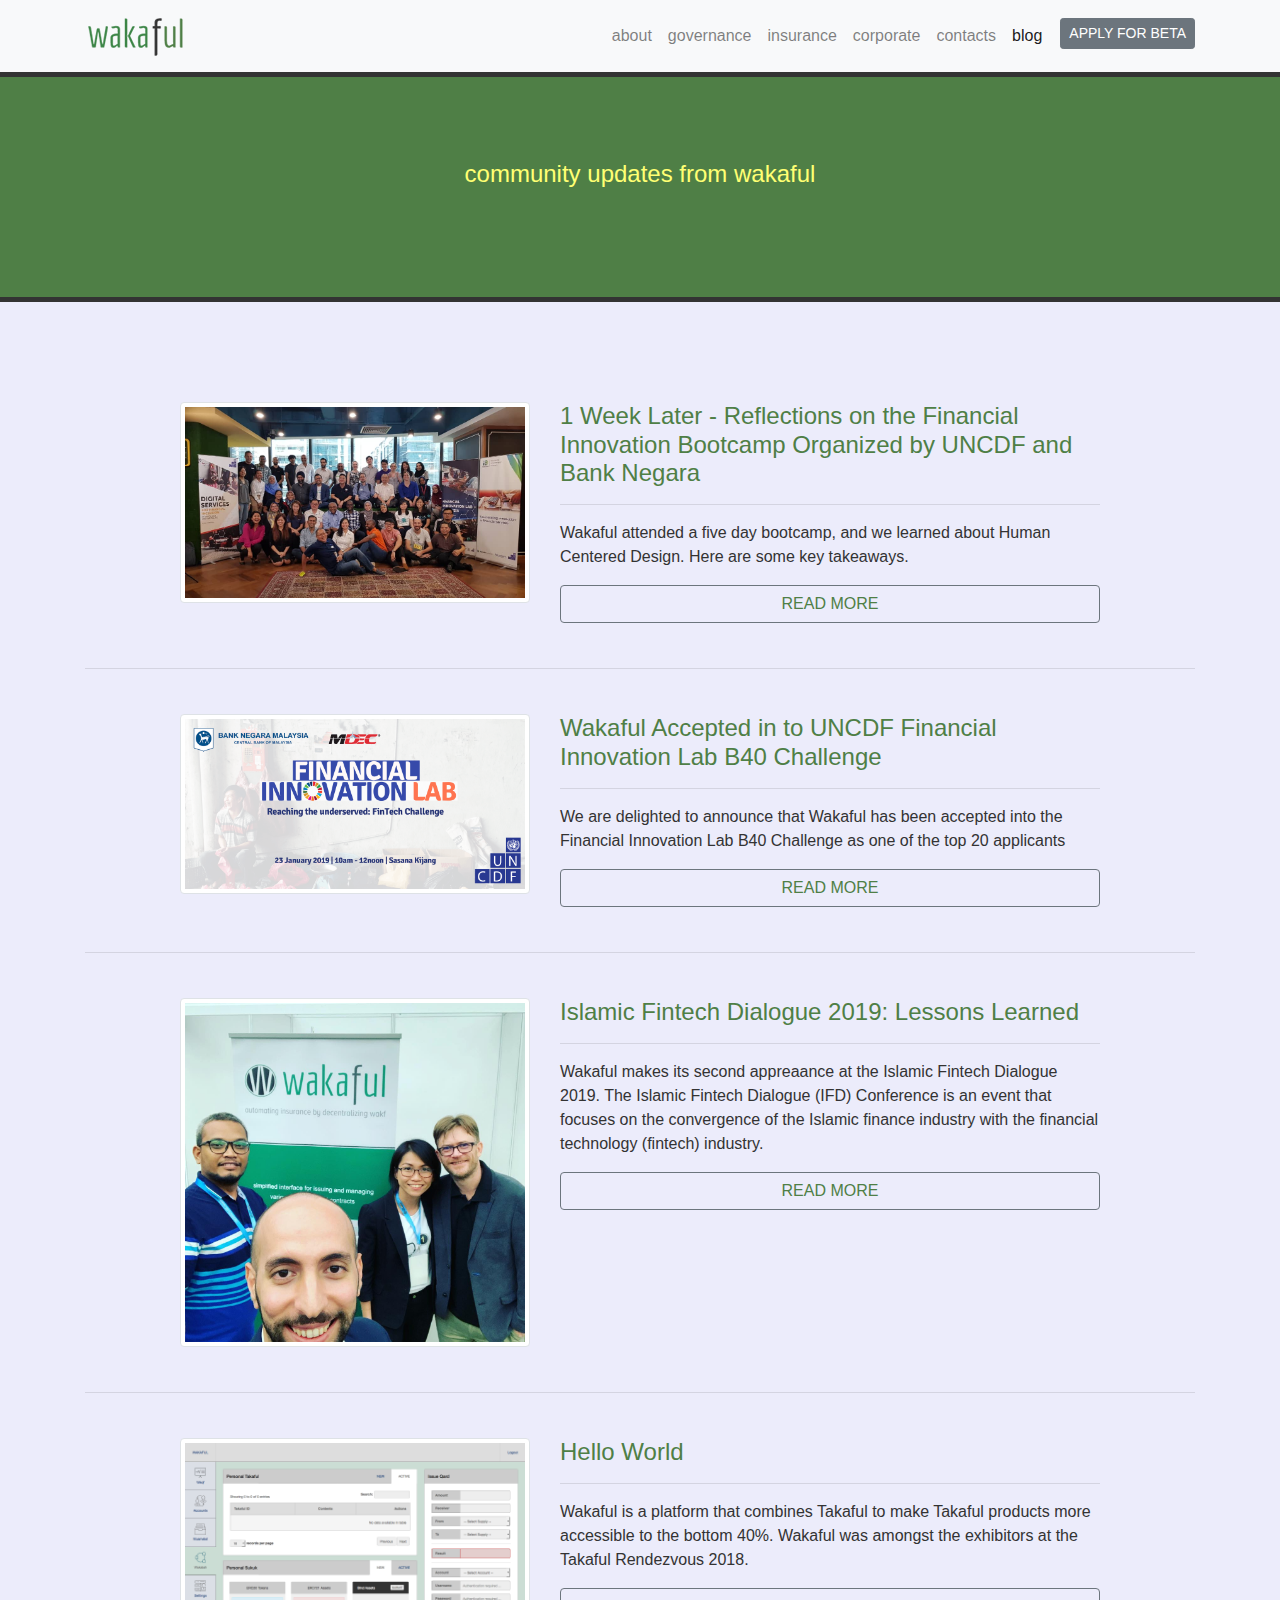
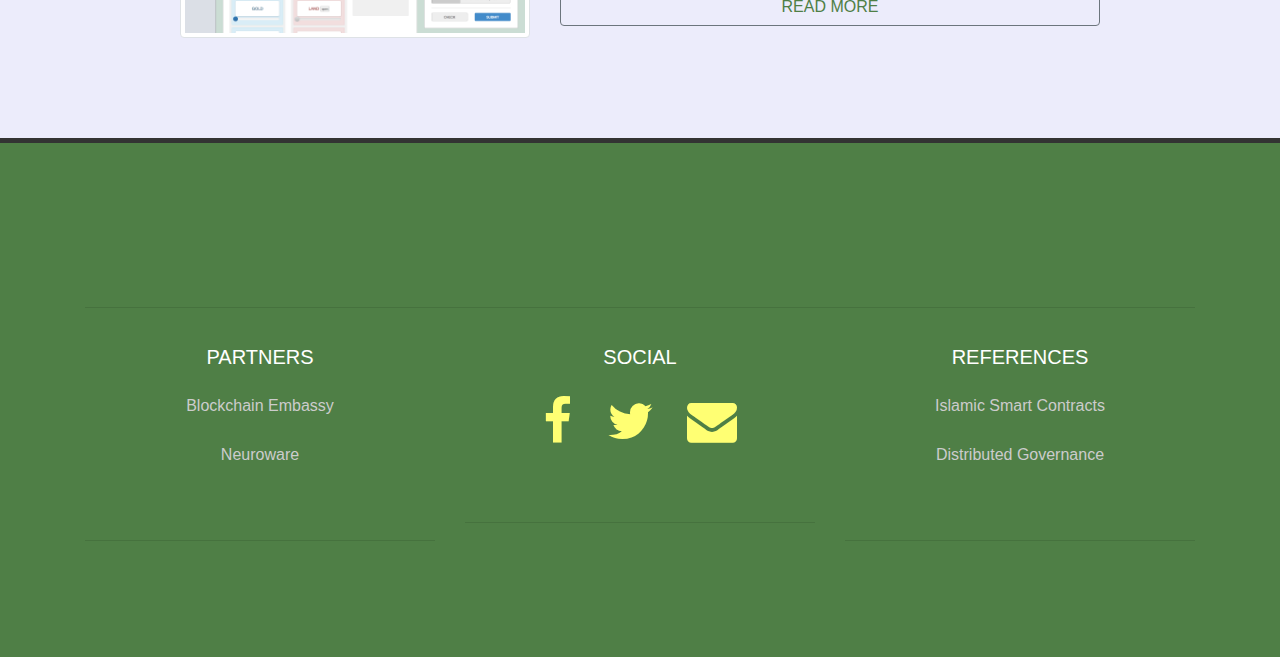
==== commit 29047b13: "testing wrong links" ====
--- a/blog/index.html
+++ b/blog/index.html
@@ -86,7 +86,7 @@
                 <div class="col-md-6">
                     <h4>
                         <a href="1-week-later-highlights-financial-innovation-uncdf-bootcamp/">
-                            1 Week Later - Reflections on the Financial Innovation Bootcamp Organized by UNCDF & Bank Negara
+                            1 Week Later - Reflections on the Financial Innovation Bootcamp Organized by UNCDF and Bank Negara
                         </a>
                     </h4>
                     <hr>
